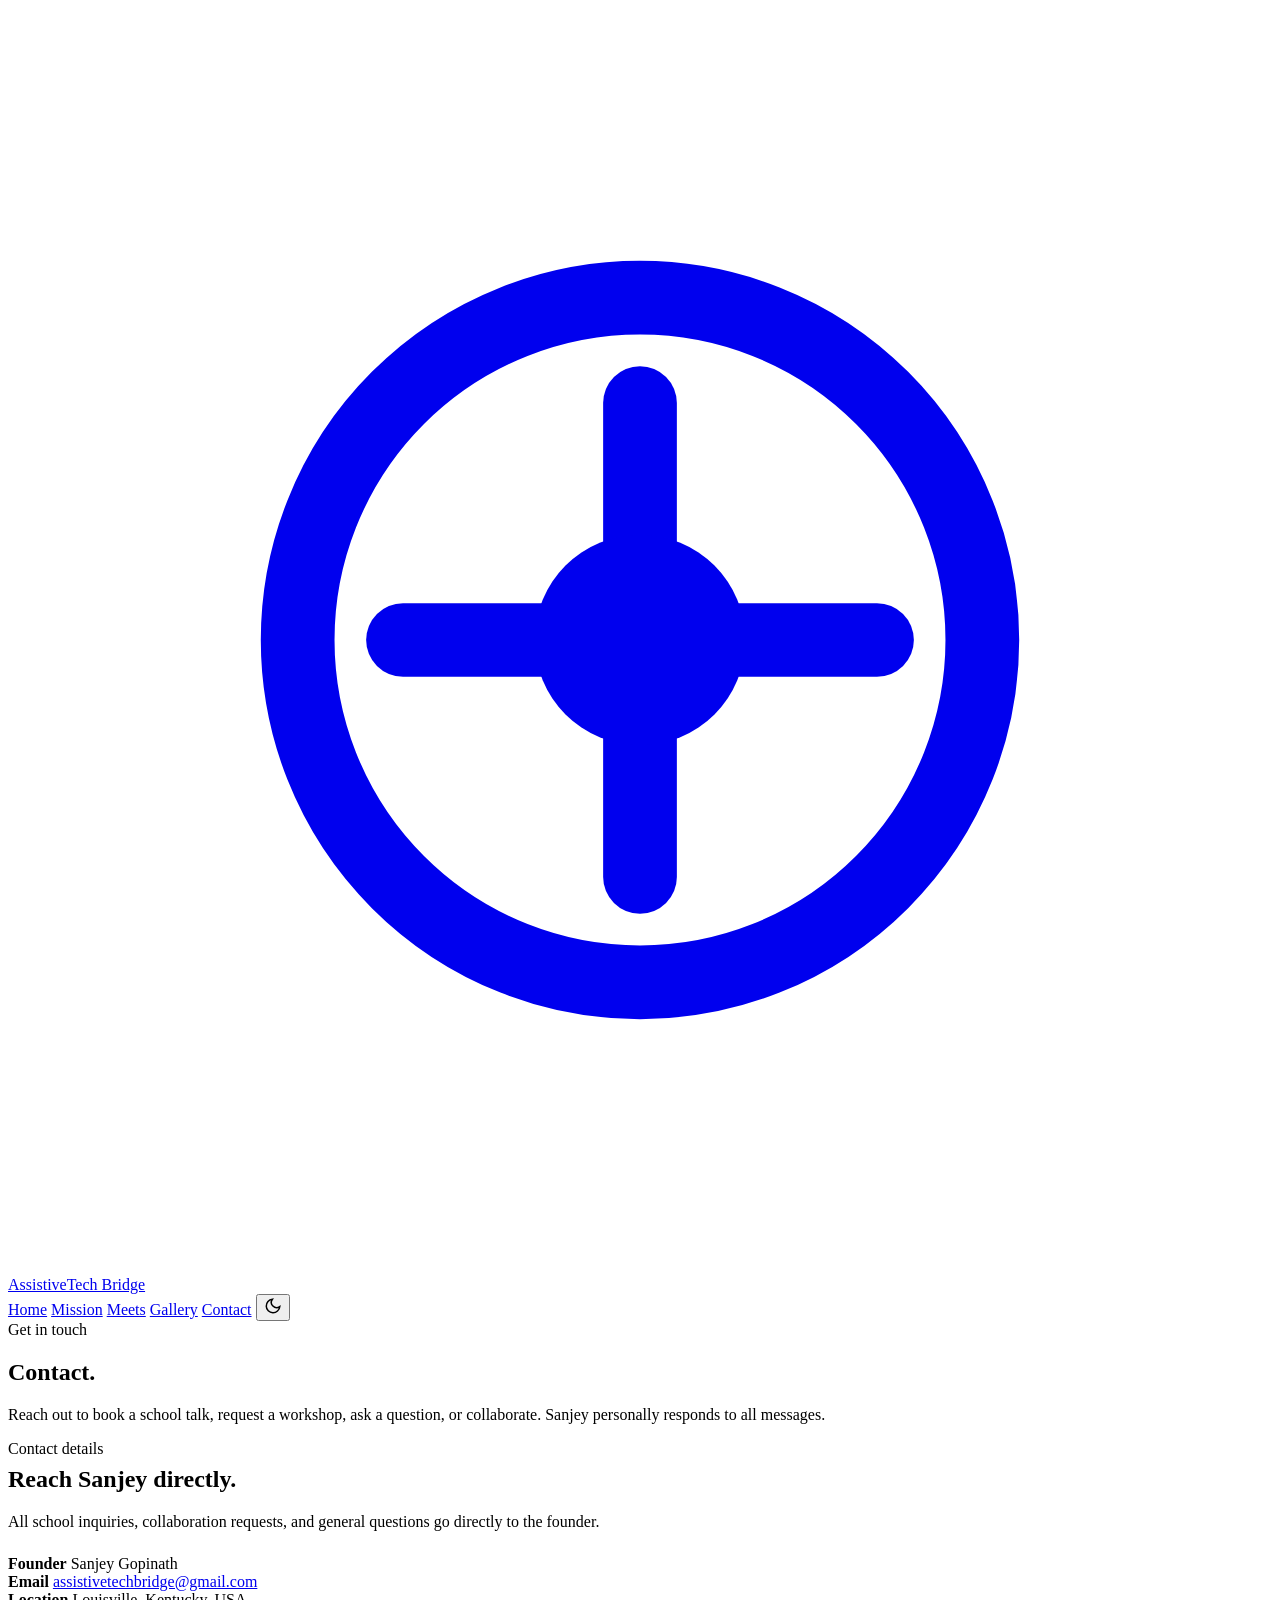
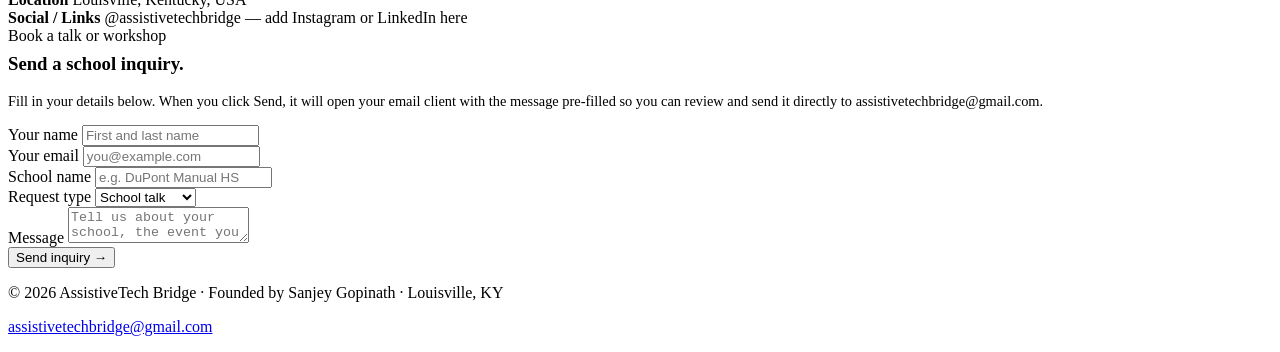
==== contact.html @ 1321a4d0 "Add files via upload" ====
<!DOCTYPE html>
<html lang="en" data-theme="light">
<head>
  <meta charset="UTF-8"/>
  <meta name="viewport" content="width=device-width, initial-scale=1.0"/>
  <title>Contact | AssistiveTech Bridge</title>
  <meta name="description" content="Contact AssistiveTech Bridge."/>
  <link rel="stylesheet" href="css/styles.css"/>
  <link href="https://api.fontshare.com/v2/css?f[]=satoshi@300,400,500,700&f[]=zodiak@400,500,700&display=swap" rel="stylesheet"/>
</head>
<body>
  <header class="site-header" id="top">
    <div class="container-wide nav">
      <a class="brand" href="index.html">
        <span class="brand-mark">
          <svg viewBox="0 0 48 48" fill="none" xmlns="http://www.w3.org/2000/svg">
            <circle cx="24" cy="24" r="13" stroke="currentColor" stroke-width="2.8"/>
            <line x1="24" y1="15" x2="24" y2="33" stroke="currentColor" stroke-width="2.8" stroke-linecap="round"/>
            <line x1="15" y1="24" x2="33" y2="24" stroke="currentColor" stroke-width="2.8" stroke-linecap="round"/>
            <circle cx="24" cy="24" r="4" fill="currentColor"/>
          </svg>
        </span>
        <span>AssistiveTech Bridge</span>
      </a>
      <nav class="nav-links" aria-label="Primary">
        <a href="index.html">Home</a>
        <a href="mission.html">Mission</a>
        <a href="meets.html">Meets</a>
        <a href="gallery.html">Gallery</a>
        <a href="contact.html">Contact</a>
        <button class="theme-toggle" data-theme-toggle aria-label="Toggle dark mode">
          <svg width="18" height="18" viewBox="0 0 24 24" fill="none" stroke="currentColor" stroke-width="2">
            <path d="M21 12.79A9 9 0 1 1 11.21 3 7 7 0 0 0 21 12.79z"/>
          </svg>
        </button>
      </nav>
    </div>
  </header>

  <main id="main">
    <section class="page-hero">
      <div class="container">
        <div class="eyebrow reveal">Get in touch</div>
        <h1 class="reveal" data-delay="1">Contact.</h1>
        <p class="reveal section-intro" data-delay="2">Reach out to book a school talk, request a workshop, ask a question, or collaborate. Sanjey personally responds to all messages.</p>
      </div>
    </section>

    <section class="section">
      <div class="container contact-grid">
        <article class="panel reveal" data-delay="1">
          <div class="section-kicker">Contact details</div>
          <h2 style="font-size:clamp(1.6rem,1rem+2vw,2.8rem);margin-top:.5rem">Reach Sanjey directly.</h2>
          <p style="color:var(--muted);margin-top:.75rem">All school inquiries, collaboration requests, and general questions go directly to the founder.</p>
          <div style="margin-top:1.5rem">
            <div class="contact-line">
              <strong>Founder</strong>
              <span>Sanjey Gopinath</span>
            </div>
            <div class="contact-line">
              <strong>Email</strong>
              <a href="mailto:assistivetechbridge@gmail.com">assistivetechbridge@gmail.com</a>
            </div>
            <div class="contact-line">
              <strong>Location</strong>
              <span>Louisville, Kentucky, USA</span>
            </div>
            <div class="contact-line">
              <strong>Social / Links</strong>
              <span>@assistivetechbridge — add Instagram or LinkedIn here</span>
            </div>
          </div>
        </article>

        <article class="panel reveal" data-delay="2">
          <div class="section-kicker">Book a talk or workshop</div>
          <h3 style="margin-top:.5rem">Send a school inquiry.</h3>
          <p style="color:var(--muted);margin-top:.6rem;font-size:.9rem">Fill in your details below. When you click Send, it will open your email client with the message pre-filled so you can review and send it directly to assistivetechbridge@gmail.com.</p>
          <form id="contact-form" class="form-wrap" novalidate>
            <div class="form-row">
              <div class="form-field">
                <label for="f-name">Your name</label>
                <input type="text" id="f-name" name="name" placeholder="First and last name" required/>
              </div>
              <div class="form-field">
                <label for="f-email">Your email</label>
                <input type="email" id="f-email" name="email" placeholder="you@example.com" required/>
              </div>
            </div>
            <div class="form-row">
              <div class="form-field">
                <label for="f-school">School name</label>
                <input type="text" id="f-school" name="school" placeholder="e.g. DuPont Manual HS"/>
              </div>
              <div class="form-field">
                <label for="f-type">Request type</label>
                <select id="f-type" name="type">
                  <option value="talk">School talk</option>
                  <option value="workshop">Workshop</option>
                  <option value="event">Public event</option>
                  <option value="collab">Collaboration</option>
                  <option value="other">Other</option>
                </select>
              </div>
            </div>
            <div class="form-field">
              <label for="f-message">Message</label>
              <textarea id="f-message" name="message" placeholder="Tell us about your school, the event you have in mind, and any other details that would help us respond quickly."></textarea>
            </div>
            <div>
              <button class="btn btn-primary" type="submit">Send inquiry &rarr;</button>
            </div>
          </form>
        </article>
      </div>
    </section>
  </main>

  <footer class="site-footer">
    <div class="container-wide footer-row">
      <p>© 2026 AssistiveTech Bridge · Founded by Sanjey Gopinath · Louisville, KY</p>
      <p><a href="mailto:assistivetechbridge@gmail.com">assistivetechbridge@gmail.com</a></p>
    </div>
  </footer>
  <script src="js/main.js"></script>
</body>
</html>
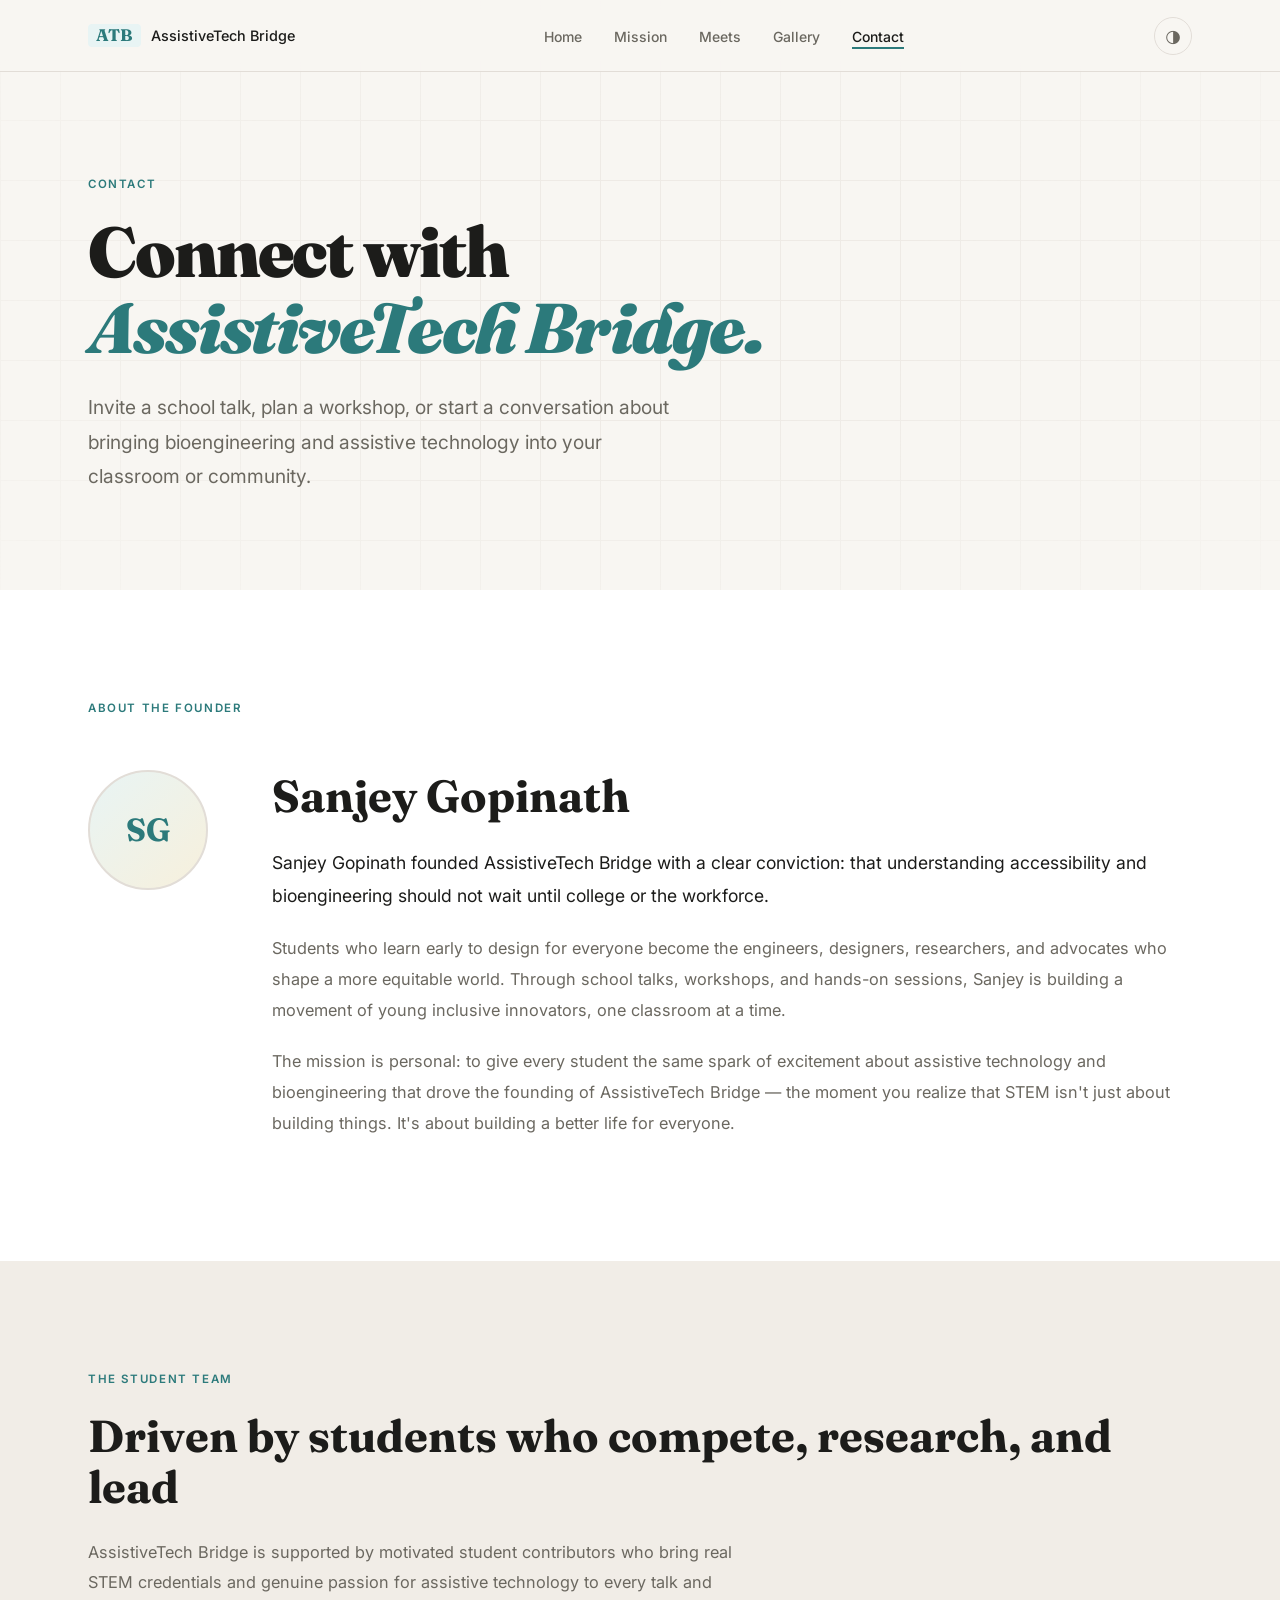
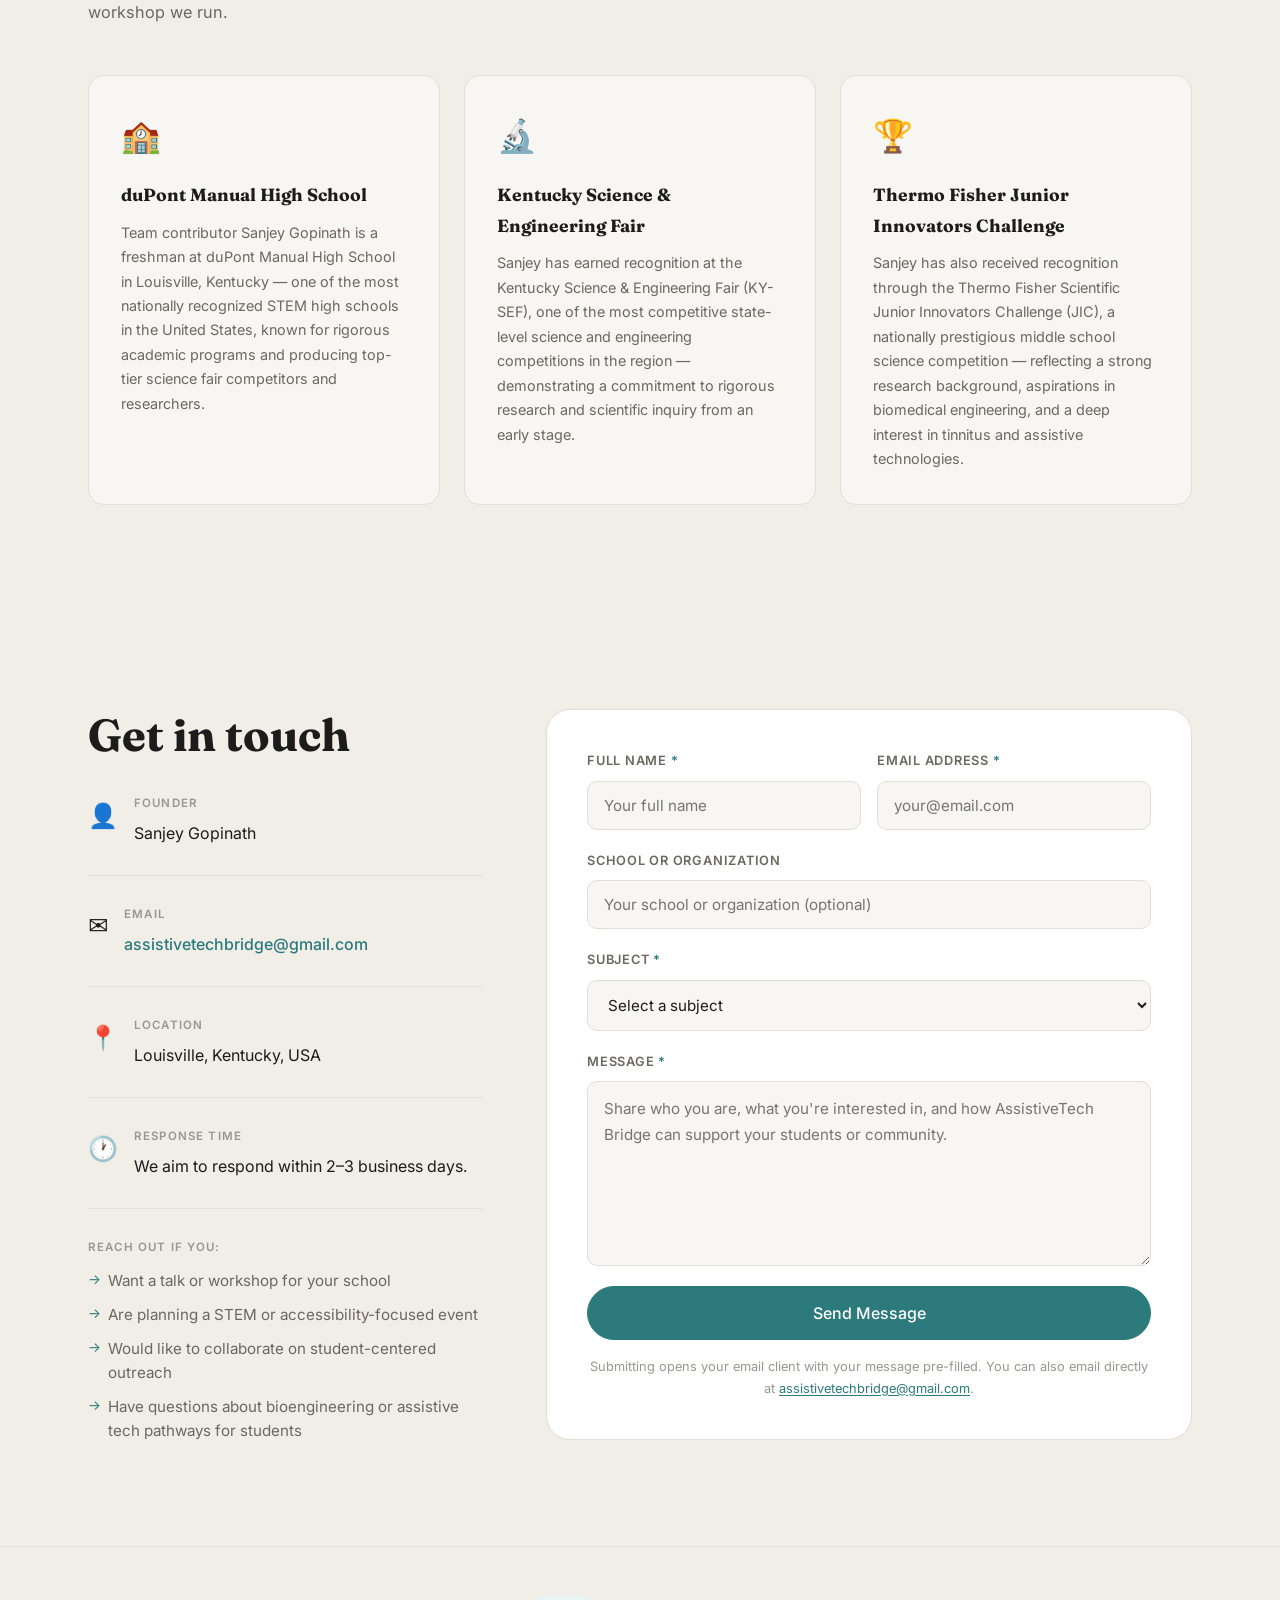
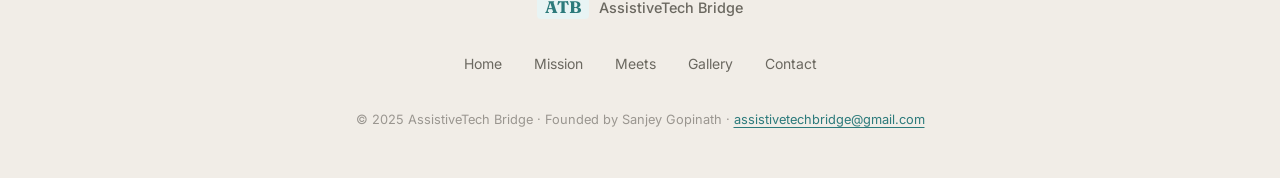
==== commit bb774f0e: "Add files via upload" ====
--- a/contact.html
+++ b/contact.html
@@ -1,127 +1,414 @@
 <!DOCTYPE html>
-<html lang="en" data-theme="light">
+<html lang="en">
 <head>
-  <meta charset="UTF-8"/>
-  <meta name="viewport" content="width=device-width, initial-scale=1.0"/>
-  <title>Contact | AssistiveTech Bridge</title>
-  <meta name="description" content="Contact AssistiveTech Bridge."/>
-  <link rel="stylesheet" href="css/styles.css"/>
-  <link href="https://api.fontshare.com/v2/css?f[]=satoshi@300,400,500,700&f[]=zodiak@400,500,700&display=swap" rel="stylesheet"/>
+<meta charset="UTF-8"/>
+<meta name="viewport" content="width=device-width, initial-scale=1.0"/>
+<title>Contact — AssistiveTech Bridge</title>
+<link rel="preconnect" href="https://fonts.googleapis.com"/>
+<link rel="preconnect" href="https://fonts.gstatic.com" crossorigin/>
+<link href="https://fonts.googleapis.com/css2?family=Inter:wght@300;400;500;600&family=Fraunces:ital,wght@0,300;0,700;0,900;1,300;1,700&display=swap" rel="stylesheet"/>
+<style>
+:root{--bg:#f8f6f2;--bg2:#f1ede7;--surface:#ffffff;--text:#1c1c1a;--muted:#6b6860;--light:#9a9690;--accent:#2c7a7b;--accent-l:#e8f4f4;--accent-h:#235f60;--gold:#c9a84c;--gold-l:#f7f0dc;--border:#e2ddd7;--serif:'Fraunces',Georgia,serif;--sans:'Inter',system-ui,sans-serif;--hh:72px}
+body.dark{--bg:#141412;--bg2:#1c1c1a;--surface:#212120;--text:#f0ede8;--muted:#9a9690;--light:#6b6860;--accent:#3d9fa0;--accent-l:#1a2e2e;--accent-h:#52b8b9;--gold:#d4a84c;--gold-l:#2a2416;--border:#2e2e2c}
+*,*::before,*::after{box-sizing:border-box;margin:0;padding:0}
+html{scroll-behavior:smooth}
+body{font-family:var(--sans);background:var(--bg);color:var(--text);line-height:1.75;-webkit-font-smoothing:antialiased;overflow-x:hidden;transition:background .5s,color .5s}
+a{color:inherit;text-decoration:none}
+ul{list-style:none}
+button{cursor:pointer;border:none;background:none;font-family:inherit}
+.container{max-width:1200px;margin:0 auto;padding:0 clamp(1.25rem,5vw,3rem)}
+
+/* HEADER */
+.site-header{position:fixed;top:0;left:0;right:0;z-index:1000;height:var(--hh);background:rgba(248,246,242,.92);backdrop-filter:blur(18px);border-bottom:1px solid var(--border);transition:background .5s,box-shadow .3s,border-color .5s}
+body.dark .site-header{background:rgba(20,20,18,.92)}
+.site-header.scrolled{box-shadow:0 4px 24px rgba(0,0,0,.08)}
+.header-inner{height:100%;display:flex;align-items:center;justify-content:space-between;gap:1.5rem}
+.logo{display:flex;align-items:center;gap:.625rem;transition:opacity .2s}
+.logo:hover{opacity:.7}
+.logo-mark{font-family:var(--serif);font-weight:700;font-size:1.05rem;color:var(--accent);background:var(--accent-l);padding:.2em .5em;border-radius:4px;line-height:1;transition:background .5s,color .5s}
+.logo-name{font-size:.9rem;font-weight:500;color:var(--text);transition:color .5s}
+.main-nav ul{display:flex;align-items:center;gap:2rem}
+.nav-link{font-size:.875rem;font-weight:500;color:var(--muted);position:relative;padding-bottom:2px;transition:color .2s}
+.nav-link::after{content:'';position:absolute;bottom:-2px;left:0;width:0;height:1.5px;background:var(--accent);transition:width .3s}
+.nav-link:hover,.nav-link.active{color:var(--text)}
+.nav-link:hover::after,.nav-link.active::after{width:100%}
+.header-actions{display:flex;align-items:center;gap:1rem}
+.dark-mode-toggle{width:38px;height:38px;border-radius:9999px;display:flex;align-items:center;justify-content:center;font-size:1.1rem;color:var(--muted);border:1px solid var(--border);transition:all .2s}
+.dark-mode-toggle:hover{background:var(--bg2);color:var(--text)}
+.nav-toggle{display:none;flex-direction:column;gap:5px;width:38px;height:38px;padding:8px;justify-content:center}
+.nav-toggle span{display:block;width:100%;height:1.5px;background:var(--text);border-radius:2px;transition:transform .3s,opacity .3s;transform-origin:center}
+.nav-toggle.open span:nth-child(1){transform:translateY(6.5px) rotate(45deg)}
+.nav-toggle.open span:nth-child(2){opacity:0;transform:scaleX(0)}
+.nav-toggle.open span:nth-child(3){transform:translateY(-6.5px) rotate(-45deg)}
+.mobile-menu{position:fixed;inset:0;z-index:999;background:var(--surface);display:flex;align-items:center;justify-content:center;opacity:0;pointer-events:none;transform:translateY(-12px);transition:opacity .35s,transform .35s}
+.mobile-menu.open{opacity:1;pointer-events:all;transform:translateY(0)}
+.mobile-menu ul{display:flex;flex-direction:column;align-items:center;gap:2.5rem}
+.mobile-link{font-family:var(--serif);font-size:clamp(2.2rem,7vw,3.5rem);font-weight:700;color:var(--text);transition:color .2s}
+.mobile-link:hover{color:var(--accent)}
+
+/* PAGE HERO */
+.page-hero{position:relative;padding-top:calc(var(--hh) + 6rem);padding-bottom:6rem;overflow:hidden;background:var(--bg)}
+.hero-bg-grid{position:absolute;inset:0;background-image:linear-gradient(var(--border) 1px,transparent 1px),linear-gradient(90deg,var(--border) 1px,transparent 1px);background-size:60px 60px;opacity:.45;mask-image:radial-gradient(ellipse 80% 80% at 50% 50%,black 30%,transparent 100%);-webkit-mask-image:radial-gradient(ellipse 80% 80% at 50% 50%,black 30%,transparent 100%)}
+.page-hero .container{position:relative;z-index:1}
+.section-label{display:inline-block;font-size:.72rem;font-weight:600;letter-spacing:.14em;text-transform:uppercase;color:var(--accent);margin-bottom:1.25rem}
+.page-hero-heading{font-family:var(--serif);font-size:clamp(2.6rem,5.5vw,4.8rem);font-weight:900;line-height:1.08;letter-spacing:-.03em;color:var(--text);margin-bottom:1.5rem}
+.page-hero-heading em{font-style:italic;color:var(--accent)}
+.page-hero-sub{font-size:clamp(1rem,1.8vw,1.2rem);color:var(--muted);max-width:600px;line-height:1.8}
+.section-pad{padding:clamp(4rem,8vw,7rem) 0}
+.section-heading{font-family:var(--serif);font-size:clamp(1.8rem,3.5vw,2.8rem);font-weight:700;line-height:1.15;color:var(--text);margin-bottom:1.5rem}
+
+/* ABOUT SECTION */
+.about-team-section{background:var(--surface)}
+.founder-grid{display:grid;grid-template-columns:auto 1fr;gap:4rem;align-items:start}
+.founder-avatar{width:120px;height:120px;background:linear-gradient(135deg,var(--accent-l),var(--gold-l));border:2px solid var(--border);border-radius:9999px;display:flex;align-items:center;justify-content:center;font-family:var(--serif);font-size:2rem;font-weight:700;color:var(--accent);flex-shrink:0;transition:transform .3s,box-shadow .3s}
+.founder-avatar:hover{transform:scale(1.04);box-shadow:0 12px 40px rgba(44,122,123,.2)}
+.founder-text p{color:var(--muted);line-height:1.9;margin-bottom:1.25rem;font-size:1.02rem}
+.founder-text .lead{font-size:1.1rem;color:var(--text);font-weight:400}
+
+/* ACHIEVEMENT CARDS */
+.achievements-grid{display:grid;grid-template-columns:repeat(3,1fr);gap:1.5rem;margin-top:3rem}
+.achievement-card{background:var(--bg);border:1px solid var(--border);border-radius:16px;padding:2rem;transition:transform .3s,box-shadow .3s,border-color .3s}
+.achievement-card:hover{transform:translateY(-4px);box-shadow:0 12px 40px rgba(0,0,0,.08);border-color:var(--accent)}
+.achievement-icon{font-size:2rem;margin-bottom:1rem}
+.achievement-card h3{font-family:var(--serif);font-size:1.1rem;font-weight:700;color:var(--text);margin-bottom:.6rem}
+.achievement-card p{font-size:.9rem;color:var(--muted);line-height:1.7}
+
+/* CONTACT GRID */
+.contact-section{background:var(--bg2)}
+.contact-grid{display:grid;grid-template-columns:1fr 1fr;gap:4rem;align-items:start}
+.contact-info h2{margin-bottom:2rem}
+.contact-detail{display:flex;align-items:flex-start;gap:1rem;margin-bottom:1.75rem;padding-bottom:1.75rem;border-bottom:1px solid var(--border)}
+.contact-detail:last-of-type{border-bottom:none}
+.contact-detail-icon{font-size:1.5rem;flex-shrink:0;margin-top:.1rem}
+.contact-detail-label{font-size:.72rem;font-weight:600;letter-spacing:.1em;text-transform:uppercase;color:var(--light);margin-bottom:.4rem}
+.contact-detail-value{font-size:1rem;color:var(--text);line-height:1.7}
+.contact-email{color:var(--accent);font-weight:500;transition:color .2s}
+.contact-email:hover{color:var(--accent-h);text-decoration:underline;text-underline-offset:3px}
+.contact-reasons{margin-top:1.5rem}
+.contact-reasons .contact-detail-label{margin-bottom:.75rem}
+.contact-reasons ul{display:flex;flex-direction:column;gap:.6rem}
+.contact-reasons li{font-size:.95rem;color:var(--muted);padding-left:1.25rem;position:relative;line-height:1.6}
+.contact-reasons li::before{content:'→';position:absolute;left:0;color:var(--accent);font-size:.85rem}
+
+/* FORM */
+.contact-form-wrap{background:var(--surface);border:1px solid var(--border);border-radius:24px;padding:2.5rem;transition:background .5s,border-color .5s}
+.form-row{display:grid;grid-template-columns:1fr 1fr;gap:1rem}
+.form-group{display:flex;flex-direction:column;gap:.5rem;margin-bottom:1.25rem}
+.form-group label{font-size:.8rem;font-weight:600;letter-spacing:.06em;text-transform:uppercase;color:var(--muted)}
+.form-group label span{color:var(--accent)}
+.form-group input,.form-group select,.form-group textarea{font-family:var(--sans);font-size:.95rem;color:var(--text);background:var(--bg);border:1.5px solid var(--border);border-radius:10px;padding:.875rem 1rem;outline:none;transition:border-color .2s,box-shadow .2s,background .5s}
+.form-group input:focus,.form-group select:focus,.form-group textarea:focus{border-color:var(--accent);box-shadow:0 0 0 3px var(--accent-l)}
+.form-group textarea{resize:vertical;min-height:140px;line-height:1.7}
+.form-group select{cursor:pointer}
+.form-submit{margin-top:.5rem}
+.btn-full{width:100%;justify-content:center;padding:1em 2em;font-size:1rem}
+.btn-primary{background:var(--accent);color:#fff;border:1.5px solid var(--accent);border-radius:9999px;font-family:var(--sans);font-weight:500;cursor:pointer;transition:all .3s;display:inline-flex;align-items:center;text-decoration:none}
+.btn-primary:hover{background:var(--accent-h);border-color:var(--accent-h);transform:translateY(-2px);box-shadow:0 8px 24px rgba(44,122,123,.3)}
+.form-note{font-size:.8rem;color:var(--light);line-height:1.7;margin-top:1rem;text-align:center}
+.form-note a{color:var(--accent);text-decoration:underline;text-underline-offset:2px}
+
+/* FOOTER */
+.site-footer{background:var(--bg2);border-top:1px solid var(--border);padding:3rem 0;transition:background .5s,border-color .5s}
+.footer-inner{display:flex;flex-direction:column;align-items:center;gap:2rem;text-align:center}
+.footer-brand{display:flex;align-items:center;gap:.625rem}
+.footer-tagline{font-size:.9rem;font-weight:500;color:var(--muted)}
+.footer-nav{display:flex;gap:2rem;flex-wrap:wrap;justify-content:center}
+.footer-nav a{font-size:.875rem;color:var(--muted);transition:color .2s}
+.footer-nav a:hover{color:var(--accent)}
+.footer-copy{font-size:.8rem;color:var(--light);line-height:1.7}
+.footer-copy a{color:var(--accent);text-decoration:underline;text-underline-offset:3px}
+
+/* REVEAL */
+.reveal-up{opacity:0;transform:translateY(32px);transition:opacity .75s cubic-bezier(.4,0,.2,1),transform .75s cubic-bezier(.4,0,.2,1)}
+.reveal-up.visible{opacity:1;transform:translateY(0)}
+.reveal-section .achievement-card{opacity:0;transform:translateY(24px);transition:opacity .7s cubic-bezier(.4,0,.2,1),transform .7s cubic-bezier(.4,0,.2,1)}
+.reveal-section.visible .achievement-card{opacity:1;transform:translateY(0)}
+.reveal-section .achievement-card:nth-child(2){transition-delay:.1s}
+.reveal-section .achievement-card:nth-child(3){transition-delay:.2s}
+
+@media(max-width:860px){
+  .main-nav{display:none}
+  .nav-toggle{display:flex}
+  .contact-grid{grid-template-columns:1fr}
+  .founder-grid{grid-template-columns:1fr;gap:2rem}
+  .achievements-grid{grid-template-columns:1fr}
+  .form-row{grid-template-columns:1fr}
+}
+@media(max-width:560px){
+  .logo-name{display:none}
+}
+</style>
 </head>
 <body>
-  <header class="site-header" id="top">
-    <div class="container-wide nav">
-      <a class="brand" href="index.html">
-        <span class="brand-mark">
-          <svg viewBox="0 0 48 48" fill="none" xmlns="http://www.w3.org/2000/svg">
-            <circle cx="24" cy="24" r="13" stroke="currentColor" stroke-width="2.8"/>
-            <line x1="24" y1="15" x2="24" y2="33" stroke="currentColor" stroke-width="2.8" stroke-linecap="round"/>
-            <line x1="15" y1="24" x2="33" y2="24" stroke="currentColor" stroke-width="2.8" stroke-linecap="round"/>
-            <circle cx="24" cy="24" r="4" fill="currentColor"/>
-          </svg>
-        </span>
-        <span>AssistiveTech Bridge</span>
-      </a>
-      <nav class="nav-links" aria-label="Primary">
-        <a href="index.html">Home</a>
-        <a href="mission.html">Mission</a>
-        <a href="meets.html">Meets</a>
-        <a href="gallery.html">Gallery</a>
-        <a href="contact.html">Contact</a>
-        <button class="theme-toggle" data-theme-toggle aria-label="Toggle dark mode">
-          <svg width="18" height="18" viewBox="0 0 24 24" fill="none" stroke="currentColor" stroke-width="2">
-            <path d="M21 12.79A9 9 0 1 1 11.21 3 7 7 0 0 0 21 12.79z"/>
-          </svg>
-        </button>
-      </nav>
-    </div>
-  </header>
-
-  <main id="main">
-    <section class="page-hero">
-      <div class="container">
-        <div class="eyebrow reveal">Get in touch</div>
-        <h1 class="reveal" data-delay="1">Contact.</h1>
-        <p class="reveal section-intro" data-delay="2">Reach out to book a school talk, request a workshop, ask a question, or collaborate. Sanjey personally responds to all messages.</p>
+
+<header class="site-header" id="site-header">
+  <div class="container header-inner">
+    <a href="index.html" class="logo">
+      <span class="logo-mark">ATB</span>
+      <span class="logo-name">AssistiveTech Bridge</span>
+    </a>
+    <nav class="main-nav">
+      <ul>
+        <li><a href="index.html" class="nav-link">Home</a></li>
+        <li><a href="mission.html" class="nav-link">Mission</a></li>
+        <li><a href="meets.html" class="nav-link">Meets</a></li>
+        <li><a href="gallery.html" class="nav-link">Gallery</a></li>
+        <li><a href="contact.html" class="nav-link active">Contact</a></li>
+      </ul>
+    </nav>
+    <div class="header-actions">
+      <button class="dark-mode-toggle" id="darkToggle" aria-label="Toggle dark mode">◑</button>
+      <button class="nav-toggle" id="navToggle" aria-label="Open menu" aria-expanded="false">
+        <span></span><span></span><span></span>
+      </button>
+    </div>
+  </div>
+</header>
+
+<div class="mobile-menu" id="mobileMenu">
+  <nav>
+    <ul>
+      <li><a href="index.html" class="mobile-link">Home</a></li>
+      <li><a href="mission.html" class="mobile-link">Mission</a></li>
+      <li><a href="meets.html" class="mobile-link">Meets</a></li>
+      <li><a href="gallery.html" class="mobile-link">Gallery</a></li>
+      <li><a href="contact.html" class="mobile-link">Contact</a></li>
+    </ul>
+  </nav>
+</div>
+
+<main>
+
+  <!-- HERO -->
+  <section class="page-hero">
+    <div class="hero-bg-grid" aria-hidden="true"></div>
+    <div class="container">
+      <span class="section-label reveal-up">Contact</span>
+      <h1 class="page-hero-heading reveal-up">
+        Connect with<br><em>AssistiveTech Bridge.</em>
+      </h1>
+      <p class="page-hero-sub reveal-up">
+        Invite a school talk, plan a workshop, or start a conversation about bringing bioengineering and assistive technology into your classroom or community.
+      </p>
+    </div>
+  </section>
+
+  <!-- FOUNDER + ABOUT -->
+  <section class="about-team-section section-pad reveal-section">
+    <div class="container">
+      <span class="section-label">About the founder</span>
+      <div class="founder-grid" style="margin-top:2rem;">
+        <div class="founder-avatar">SG</div>
+        <div class="founder-text">
+          <h2 class="section-heading">Sanjey Gopinath</h2>
+          <p class="lead">
+            Sanjey Gopinath founded AssistiveTech Bridge with a clear conviction: that understanding accessibility and bioengineering should not wait until college or the workforce.
+          </p>
+          <p>
+            Students who learn early to design for everyone become the engineers, designers, researchers, and advocates who shape a more equitable world. Through school talks, workshops, and hands-on sessions, Sanjey is building a movement of young inclusive innovators, one classroom at a time.
+          </p>
+          <p>
+            The mission is personal: to give every student the same spark of excitement about assistive technology and bioengineering that drove the founding of AssistiveTech Bridge — the moment you realize that STEM isn't just about building things. It's about building a better life for everyone.
+          </p>
+        </div>
       </div>
-    </section>
-
-    <section class="section">
-      <div class="container contact-grid">
-        <article class="panel reveal" data-delay="1">
-          <div class="section-kicker">Contact details</div>
-          <h2 style="font-size:clamp(1.6rem,1rem+2vw,2.8rem);margin-top:.5rem">Reach Sanjey directly.</h2>
-          <p style="color:var(--muted);margin-top:.75rem">All school inquiries, collaboration requests, and general questions go directly to the founder.</p>
-          <div style="margin-top:1.5rem">
-            <div class="contact-line">
-              <strong>Founder</strong>
-              <span>Sanjey Gopinath</span>
+    </div>
+  </section>
+
+  <!-- TEAM MEMBER ACHIEVEMENTS -->
+  <section class="section-pad reveal-section" style="background:var(--bg2)">
+    <div class="container">
+      <span class="section-label">The student team</span>
+      <h2 class="section-heading">Driven by students who compete, research, and lead</h2>
+      <p style="color:var(--muted);max-width:680px;font-size:1.02rem;line-height:1.85;margin-bottom:0">
+        AssistiveTech Bridge is supported by motivated student contributors who bring real STEM credentials and genuine passion for assistive technology to every talk and workshop we run.
+      </p>
+      <div class="achievements-grid">
+        <div class="achievement-card">
+          <div class="achievement-icon">🏫</div>
+          <h3>duPont Manual High School</h3>
+          <p>
+            Team contributor Sanjey Gopinath is a freshman at duPont Manual High School in Louisville, Kentucky — one of the most nationally recognized STEM high schools in the United States, known for rigorous academic programs and producing top-tier science fair competitors and researchers.
+          </p>
+        </div>
+        <div class="achievement-card">
+          <div class="achievement-icon">🔬</div>
+          <h3>Kentucky Science &amp; Engineering Fair</h3>
+          <p>
+            Sanjey has earned recognition at the Kentucky Science &amp; Engineering Fair (KY-SEF), one of the most competitive state-level science and engineering competitions in the region — demonstrating a commitment to rigorous research and scientific inquiry from an early stage.
+          </p>
+        </div>
+        <div class="achievement-card">
+          <div class="achievement-icon">🏆</div>
+          <h3>Thermo Fisher Junior Innovators Challenge</h3>
+          <p>
+           Sanjey has also received recognition through the Thermo Fisher Scientific Junior Innovators Challenge (JIC), a nationally prestigious middle school science competition — reflecting a strong research background, aspirations in biomedical engineering, and a deep interest in tinnitus and assistive technologies.
+          </p>
+        </div>
+      </div>
+    </div>
+  </section>
+
+  <!-- CONTACT GRID -->
+  <section class="contact-section section-pad reveal-section">
+    <div class="container contact-grid">
+
+      <!-- INFO -->
+      <div class="contact-info">
+        <h2 class="section-heading">Get in touch</h2>
+
+        <div class="contact-detail">
+          <div class="contact-detail-icon">👤</div>
+          <div>
+            <p class="contact-detail-label">Founder</p>
+            <p class="contact-detail-value">Sanjey Gopinath</p>
+          </div>
+        </div>
+
+        <div class="contact-detail">
+          <div class="contact-detail-icon">✉️</div>
+          <div>
+            <p class="contact-detail-label">Email</p>
+            <a href="mailto:assistivetechbridge@gmail.com" class="contact-detail-value contact-email">
+              assistivetechbridge@gmail.com
+            </a>
+          </div>
+        </div>
+
+        <div class="contact-detail">
+          <div class="contact-detail-icon">📍</div>
+          <div>
+            <p class="contact-detail-label">Location</p>
+            <p class="contact-detail-value">Louisville, Kentucky, USA</p>
+          </div>
+        </div>
+
+        <div class="contact-detail">
+          <div class="contact-detail-icon">🕐</div>
+          <div>
+            <p class="contact-detail-label">Response time</p>
+            <p class="contact-detail-value">We aim to respond within 2–3 business days.</p>
+          </div>
+        </div>
+
+        <div class="contact-reasons">
+          <p class="contact-detail-label">Reach out if you:</p>
+          <ul>
+            <li>Want a talk or workshop for your school</li>
+            <li>Are planning a STEM or accessibility-focused event</li>
+            <li>Would like to collaborate on student-centered outreach</li>
+            <li>Have questions about bioengineering or assistive tech pathways for students</li>
+          </ul>
+        </div>
+      </div>
+
+      <!-- FORM -->
+      <div class="contact-form-wrap">
+        <form class="contact-form" id="contactForm" novalidate>
+          <div class="form-row">
+            <div class="form-group">
+              <label for="contact-name">Full Name <span>*</span></label>
+              <input type="text" id="contact-name" name="name" placeholder="Your full name" required autocomplete="name"/>
             </div>
-            <div class="contact-line">
-              <strong>Email</strong>
-              <a href="mailto:assistivetechbridge@gmail.com">assistivetechbridge@gmail.com</a>
+            <div class="form-group">
+              <label for="contact-email">Email Address <span>*</span></label>
+              <input type="email" id="contact-email" name="email" placeholder="your@email.com" required autocomplete="email"/>
             </div>
-            <div class="contact-line">
-              <strong>Location</strong>
-              <span>Louisville, Kentucky, USA</span>
-            </div>
-            <div class="contact-line">
-              <strong>Social / Links</strong>
-              <span>@assistivetechbridge — add Instagram or LinkedIn here</span>
-            </div>
-          </div>
-        </article>
-
-        <article class="panel reveal" data-delay="2">
-          <div class="section-kicker">Book a talk or workshop</div>
-          <h3 style="margin-top:.5rem">Send a school inquiry.</h3>
-          <p style="color:var(--muted);margin-top:.6rem;font-size:.9rem">Fill in your details below. When you click Send, it will open your email client with the message pre-filled so you can review and send it directly to assistivetechbridge@gmail.com.</p>
-          <form id="contact-form" class="form-wrap" novalidate>
-            <div class="form-row">
-              <div class="form-field">
-                <label for="f-name">Your name</label>
-                <input type="text" id="f-name" name="name" placeholder="First and last name" required/>
-              </div>
-              <div class="form-field">
-                <label for="f-email">Your email</label>
-                <input type="email" id="f-email" name="email" placeholder="you@example.com" required/>
-              </div>
-            </div>
-            <div class="form-row">
-              <div class="form-field">
-                <label for="f-school">School name</label>
-                <input type="text" id="f-school" name="school" placeholder="e.g. DuPont Manual HS"/>
-              </div>
-              <div class="form-field">
-                <label for="f-type">Request type</label>
-                <select id="f-type" name="type">
-                  <option value="talk">School talk</option>
-                  <option value="workshop">Workshop</option>
-                  <option value="event">Public event</option>
-                  <option value="collab">Collaboration</option>
-                  <option value="other">Other</option>
-                </select>
-              </div>
-            </div>
-            <div class="form-field">
-              <label for="f-message">Message</label>
-              <textarea id="f-message" name="message" placeholder="Tell us about your school, the event you have in mind, and any other details that would help us respond quickly."></textarea>
-            </div>
-            <div>
-              <button class="btn btn-primary" type="submit">Send inquiry &rarr;</button>
-            </div>
-          </form>
-        </article>
+          </div>
+          <div class="form-group">
+            <label for="contact-org">School or Organization</label>
+            <input type="text" id="contact-org" name="organization" placeholder="Your school or organization (optional)"/>
+          </div>
+          <div class="form-group">
+            <label for="contact-subject">Subject <span>*</span></label>
+            <select id="contact-subject" name="subject" required>
+              <option value="" disabled selected>Select a subject</option>
+              <option value="school-talk">Book a School Talk</option>
+              <option value="workshop">Book a Workshop</option>
+              <option value="partnership">Partnership / Collaboration</option>
+              <option value="student-question">Student Question</option>
+              <option value="other">Other</option>
+            </select>
+          </div>
+          <div class="form-group">
+            <label for="contact-message">Message <span>*</span></label>
+            <textarea id="contact-message" name="message" rows="6" placeholder="Share who you are, what you're interested in, and how AssistiveTech Bridge can support your students or community." required></textarea>
+          </div>
+          <div class="form-submit">
+            <button type="submit" class="btn btn-primary btn-full">Send Message</button>
+            <p class="form-note">
+              Submitting opens your email client with your message pre-filled. You can also email directly at <a href="mailto:assistivetechbridge@gmail.com">assistivetechbridge@gmail.com</a>.
+            </p>
+          </div>
+        </form>
       </div>
-    </section>
-  </main>
-
-  <footer class="site-footer">
-    <div class="container-wide footer-row">
-      <p>© 2026 AssistiveTech Bridge · Founded by Sanjey Gopinath · Louisville, KY</p>
-      <p><a href="mailto:assistivetechbridge@gmail.com">assistivetechbridge@gmail.com</a></p>
-    </div>
-  </footer>
-  <script src="js/main.js"></script>
+
+    </div>
+  </section>
+
+</main>
+
+<footer class="site-footer">
+  <div class="container footer-inner">
+    <div class="footer-brand">
+      <span class="logo-mark">ATB</span>
+      <span class="footer-tagline">AssistiveTech Bridge</span>
+    </div>
+    <nav class="footer-nav">
+      <a href="index.html">Home</a>
+      <a href="mission.html">Mission</a>
+      <a href="meets.html">Meets</a>
+      <a href="gallery.html">Gallery</a>
+      <a href="contact.html">Contact</a>
+    </nav>
+    <p class="footer-copy">© 2025 AssistiveTech Bridge · Founded by Sanjey Gopinath · <a href="mailto:assistivetechbridge@gmail.com">assistivetechbridge@gmail.com</a></p>
+  </div>
+</footer>
+
+<script>
+const saved = localStorage.getItem('atb-dark');
+const prefersDark = window.matchMedia('(prefers-color-scheme: dark)').matches;
+if (saved === 'true' || (saved === null && prefersDark)) document.body.classList.add('dark');
+document.getElementById('darkToggle').addEventListener('click', () => {
+  document.body.classList.toggle('dark');
+  localStorage.setItem('atb-dark', document.body.classList.contains('dark'));
+});
+window.addEventListener('scroll', () => {
+  document.getElementById('site-header').classList.toggle('scrolled', window.scrollY > 20);
+}, {passive: true});
+const navToggle = document.getElementById('navToggle');
+const mobileMenu = document.getElementById('mobileMenu');
+let menuOpen = false;
+navToggle.addEventListener('click', () => {
+  menuOpen = !menuOpen;
+  navToggle.classList.toggle('open', menuOpen);
+  mobileMenu.classList.toggle('open', menuOpen);
+  navToggle.setAttribute('aria-expanded', menuOpen);
+  document.body.style.overflow = menuOpen ? 'hidden' : '';
+});
+mobileMenu.querySelectorAll('.mobile-link').forEach(l => l.addEventListener('click', () => {
+  menuOpen = false; navToggle.classList.remove('open'); mobileMenu.classList.remove('open');
+  document.body.style.overflow = '';
+}));
+document.addEventListener('keydown', e => { if (e.key === 'Escape' && menuOpen) navToggle.click(); });
+
+// Form → mailto
+document.getElementById('contactForm').addEventListener('submit', function(e) {
+  e.preventDefault();
+  const name = document.getElementById('contact-name').value;
+  const org = document.getElementById('contact-org').value;
+  const subject = document.getElementById('contact-subject').value;
+  const message = document.getElementById('contact-message').value;
+  const body = `Name: ${name}\nOrganization: ${org || 'N/A'}\n\n${message}`;
+  window.location.href = `mailto:assistivetechbridge@gmail.com?subject=${encodeURIComponent(subject)}&body=${encodeURIComponent(body)}`;
+});
+
+const observer = new IntersectionObserver((entries) => {
+  entries.forEach(entry => {
+    if (entry.isIntersecting) { entry.target.classList.add('visible'); observer.unobserve(entry.target); }
+  });
+}, { threshold: 0.08, rootMargin: '0px 0px -40px 0px' });
+document.querySelectorAll('.reveal-up, .reveal-section').forEach(el => observer.observe(el));
+</script>
 </body>
 </html>
